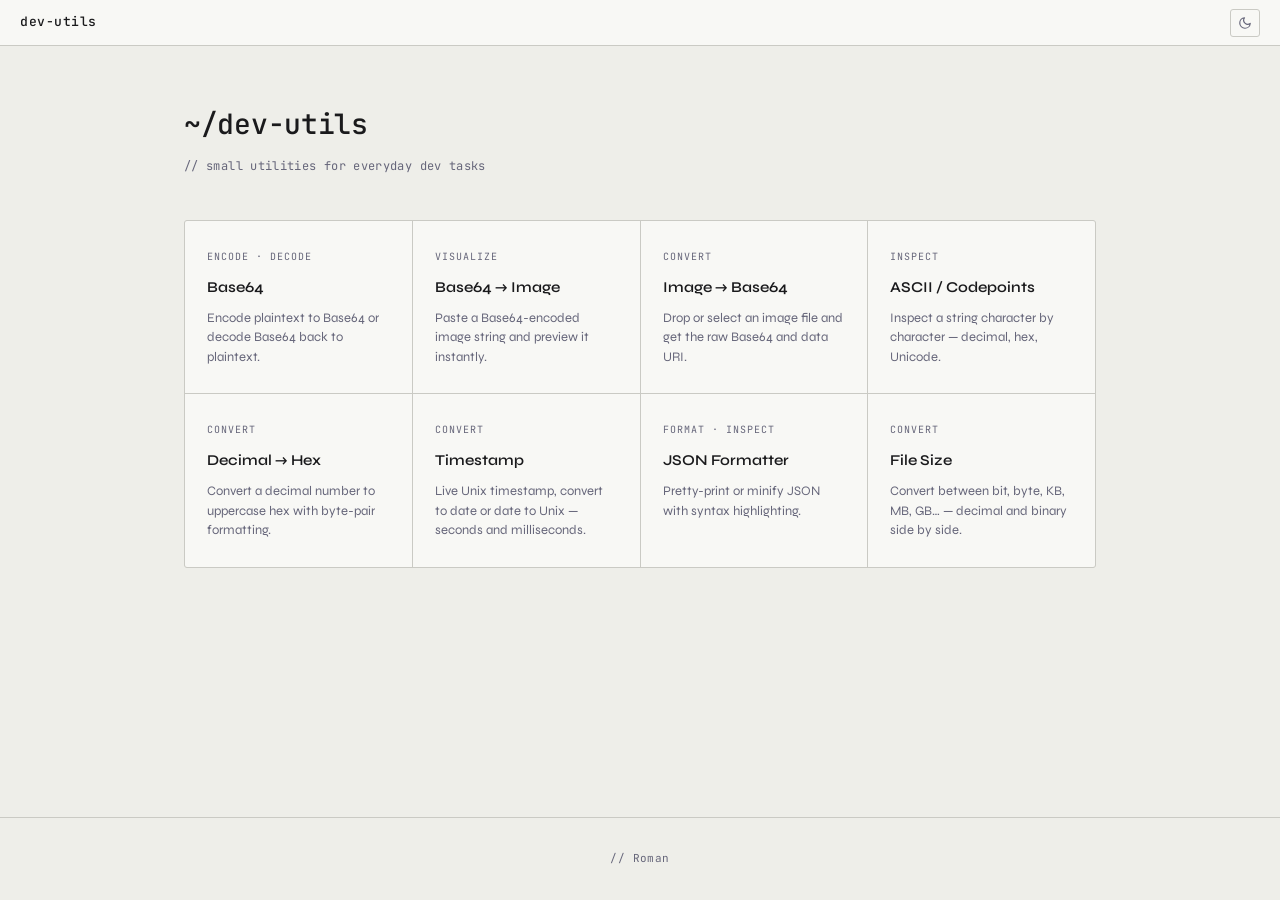
==== index.html @ 3dc24740 "feat: add dev-utils — 8 browser-based developer tools Static developer utility app hosted on GitHub " ====
<!DOCTYPE html>
<html lang="en" data-theme="dark">
<head>
	<meta charset="UTF-8">
	<meta name="viewport" content="width=device-width, initial-scale=1.0">
	<meta name="description" content="Small utilities for everyday dev tasks — Base64, ASCII, Hex and more.">
	<title>dev-utils</title>
	<link rel="preconnect" href="https://fonts.googleapis.com">
	<link rel="preconnect" href="https://fonts.gstatic.com" crossorigin>
	<link href="https://fonts.googleapis.com/css2?family=Syne:wght@400;600;700&family=JetBrains+Mono:ital,wght@0,400;0,500;1,400&display=swap" rel="stylesheet">
	<link rel="icon" href="favicon.svg" type="image/svg+xml">
	<link rel="stylesheet" href="css/style.css">
	<script src="js/theme.js"></script>
</head>
<body>
	<header>
		<div class="hd-left">
			<a href="index.html" class="site-name">dev-utils</a>
		</div>
		<button id="theme-toggle" aria-label="Toggle theme"></button>
	</header>

	<main class="index-main">
		<div class="index-intro">
			<h1><span>~/</span>dev-utils</h1>
			<p>// small utilities for everyday dev tasks</p>
		</div>

		<div class="card-grid">
			<a href="utils/base64.html" class="card">
				<span class="card-tag">encode · decode</span>
				<h2>Base64</h2>
				<p>Encode plaintext to Base64 or decode Base64 back to plaintext.</p>
			</a>
			<a href="utils/base64-image.html" class="card">
				<span class="card-tag">visualize</span>
				<h2>Base64 → Image</h2>
				<p>Paste a Base64-encoded image string and preview it instantly.</p>
			</a>
			<a href="utils/image-base64.html" class="card">
				<span class="card-tag">convert</span>
				<h2>Image → Base64</h2>
				<p>Drop or select an image file and get the raw Base64 and data URI.</p>
			</a>
			<a href="utils/ascii.html" class="card">
				<span class="card-tag">inspect</span>
				<h2>ASCII / Codepoints</h2>
				<p>Inspect a string character by character — decimal, hex, Unicode.</p>
			</a>
			<a href="utils/decimal-hex.html" class="card">
				<span class="card-tag">convert</span>
				<h2>Decimal → Hex</h2>
				<p>Convert a decimal number to uppercase hex with byte-pair formatting.</p>
			</a>
			<a href="utils/timestamp.html" class="card">
				<span class="card-tag">convert</span>
				<h2>Timestamp</h2>
				<p>Live Unix timestamp, convert to date or date to Unix — seconds and milliseconds.</p>
			</a>
			<a href="utils/json.html" class="card">
				<span class="card-tag">format · inspect</span>
				<h2>JSON Formatter</h2>
				<p>Pretty-print or minify JSON with syntax highlighting.</p>
			</a>
			<a href="utils/filesize.html" class="card">
				<span class="card-tag">convert</span>
				<h2>File Size</h2>
				<p>Convert between bit, byte, KB, MB, GB… — decimal and binary side by side.</p>
			</a>
		</div>
	</main>
	<footer>// <a href="https://github.com/rscRoman" target="_blank" rel="noopener">Roman</a></footer>
</body>
</html>
---- css/style.css ----
/* ─── Tokens ──────────────────────────────────── */

:root {
	--bg:        #0d0d0f;
	--surface:   #161619;
	--surface-2: #1f1f24;
	--border:    #2a2a32;
	--text:      #dcdce6;
	--muted:     #6c6c7c;
	--accent:    #e8ff47;
	--accent-fg: #0d0d0f;
	--ui:        'Syne', sans-serif;
	--mono:      'JetBrains Mono', monospace;
	--r:         3px;
	--hh:        46px;
}

[data-theme="light"] {
	--bg:        #eeeee9;
	--surface:   #f8f8f5;
	--surface-2: #e4e4df;
	--border:    #cacac4;
	--text:      #1a1a1c;
	--muted:     #66667a;
	--accent:    #1a1a1c;
	--accent-fg: #eeeee9;
}

/* ─── Reset ───────────────────────────────────── */

*, *::before, *::after { box-sizing: border-box; margin: 0; padding: 0; }

html { scroll-behavior: smooth; }

body {
	background: var(--bg);
	color: var(--text);
	font-family: var(--ui);
	font-size: 15px;
	line-height: 1.6;
	min-height: 100vh;
	display: flex;
	flex-direction: column;
	align-items: stretch;
	-webkit-font-smoothing: antialiased;
}

main { flex-grow: 1; width: 100%; }

a { color: inherit; }

/* ─── Header ──────────────────────────────────── */

header {
	position: sticky;
	top: 0;
	z-index: 50;
	display: flex;
	align-items: center;
	justify-content: space-between;
	height: var(--hh);
	padding: 0 20px;
	background: var(--surface);
	border-bottom: 1px solid var(--border);
}

.hd-left {
	display: flex;
	align-items: center;
	gap: 6px;
}

.site-name {
	font-family: var(--mono);
	font-size: 13px;
	font-weight: 500;
	color: var(--accent);
	text-decoration: none;
	letter-spacing: 0.04em;
}

.site-name:hover { opacity: 0.7; }

.sep {
	font-family: var(--mono);
	font-size: 13px;
	color: var(--border);
	user-select: none;
}

.page-label {
	font-family: var(--mono);
	font-size: 13px;
	color: var(--muted);
}

#theme-toggle {
	display: flex;
	align-items: center;
	justify-content: center;
	width: 30px;
	height: 28px;
	background: none;
	border: 1px solid var(--border);
	border-radius: var(--r);
	color: var(--muted);
	cursor: pointer;
	transition: border-color 0.12s, color 0.12s;
	flex-shrink: 0;
}

#theme-toggle:hover {
	border-color: var(--accent);
	color: var(--accent);
}

#theme-toggle svg { display: block; }

/* ─── Index page ──────────────────────────────── */

.index-main {
	max-width: 960px;
	margin: 0 auto;
	padding: 56px 24px 96px;
}

.index-intro {
	margin-bottom: 44px;
}

.index-intro h1 {
	font-family: var(--mono);
	font-size: 28px;
	font-weight: 500;
	letter-spacing: -0.01em;
	margin-bottom: 10px;
	color: var(--text);
}

.index-intro h1 span {
	color: var(--accent);
}

.index-intro p {
	font-family: var(--mono);
	font-size: 12px;
	color: var(--muted);
	letter-spacing: 0.03em;
}

.card-grid {
	display: grid;
	grid-template-columns: repeat(4, 1fr);
	gap: 1px;
	background: var(--border);
	border: 1px solid var(--border);
	border-radius: var(--r);
	overflow: hidden;
}

.card {
	display: flex;
	flex-direction: column;
	gap: 10px;
	padding: 28px 22px 26px;
	background: var(--surface);
	text-decoration: none;
	color: var(--text);
	transition: background 0.1s;
}

.card:hover { background: var(--surface-2); }

.card-tag {
	font-family: var(--mono);
	font-size: 10px;
	text-transform: uppercase;
	letter-spacing: 0.1em;
	color: var(--muted);
	transition: color 0.1s;
}

.card:hover .card-tag { color: var(--accent); }

.card h2 {
	font-size: 15px;
	font-weight: 600;
}

.card p {
	font-size: 13px;
	color: var(--muted);
	line-height: 1.5;
}

/* ─── Util page layout ────────────────────────── */

.util-main {
	max-width: 760px;
	margin: 0 auto;
	padding: 44px 24px 96px;
}

.util-hdr {
	margin-bottom: 36px;
}

.util-hdr h1 {
	font-size: 22px;
	font-weight: 700;
	margin-bottom: 7px;
}

.util-hdr p {
	font-family: var(--mono);
	font-size: 12px;
	color: var(--muted);
	letter-spacing: 0.03em;
}

/* ─── Form fields ─────────────────────────────── */

.field {
	margin-bottom: 20px;
}

.field-label {
	display: block;
	font-family: var(--mono);
	font-size: 10px;
	text-transform: uppercase;
	letter-spacing: 0.1em;
	color: var(--muted);
	margin-bottom: 8px;
}

textarea,
input[type="text"] {
	display: block;
	width: 100%;
	background: var(--surface);
	border: 1px solid var(--border);
	border-radius: var(--r);
	color: var(--text);
	font-family: var(--mono);
	font-size: 13px;
	padding: 11px 13px;
	outline: none;
	resize: vertical;
	transition: border-color 0.12s;
	line-height: 1.65;
}

textarea { min-height: 110px; }
input[type="text"] { resize: none; }

textarea:focus,
input[type="text"]:focus { border-color: var(--accent); }

textarea::placeholder,
input[type="text"]::placeholder {
	color: var(--muted);
	opacity: 0.55;
}

/* ─── Buttons ─────────────────────────────────── */

.btn-row {
	display: flex;
	gap: 8px;
	flex-wrap: wrap;
	margin-top: 10px;
}

.btn {
	font-family: var(--ui);
	font-size: 13px;
	font-weight: 600;
	padding: 7px 17px;
	border-radius: var(--r);
	border: 1px solid var(--border);
	cursor: pointer;
	line-height: 1;
	transition: background 0.1s, border-color 0.1s, color 0.1s, opacity 0.1s;
	white-space: nowrap;
}

.btn-primary {
	background: var(--accent);
	color: var(--accent-fg);
	border-color: var(--accent);
}

.btn-primary:hover { opacity: 0.82; }

.btn-ghost {
	background: none;
	color: var(--muted);
}

.btn-ghost:hover {
	color: var(--text);
	border-color: var(--muted);
}

/* ─── Divider ─────────────────────────────────── */

.divider {
	border: none;
	border-top: 1px solid var(--border);
	margin: 28px 0;
}

/* ─── Output rows ─────────────────────────────── */

.out-row {
	display: flex;
	align-items: center;
	justify-content: space-between;
	margin-bottom: 8px;
}

.out-row-label {
	font-family: var(--mono);
	font-size: 10px;
	text-transform: uppercase;
	letter-spacing: 0.1em;
	color: var(--muted);
}

.btn-copy {
	font-family: var(--mono);
	font-size: 10px;
	letter-spacing: 0.04em;
	background: none;
	border: 1px solid var(--border);
	border-radius: var(--r);
	color: var(--muted);
	cursor: pointer;
	padding: 2px 8px;
	transition: color 0.1s, border-color 0.1s;
}

.btn-copy:hover {
	color: var(--text);
	border-color: var(--muted);
}

/* ─── Output box ──────────────────────────────── */

.out-box {
	background: var(--surface);
	border: 1px solid var(--border);
	border-radius: var(--r);
	font-family: var(--mono);
	font-size: 13px;
	color: var(--text);
	padding: 12px 13px;
	min-height: 48px;
	white-space: pre-wrap;
	word-break: break-all;
	line-height: 1.65;
}

.out-box[data-empty="true"] {
	color: var(--muted);
	font-style: italic;
}

/* ─── Table output ────────────────────────────── */

.table-wrap {
	border: 1px solid var(--border);
	border-radius: var(--r);
	overflow: auto;
	max-height: 440px;
}

.out-table {
	width: 100%;
	border-collapse: collapse;
	font-family: var(--mono);
	font-size: 13px;
}

.out-table th {
	position: sticky;
	top: 0;
	z-index: 1;
	padding: 8px 16px;
	background: var(--surface-2);
	border-bottom: 1px solid var(--border);
	color: var(--muted);
	font-size: 10px;
	font-weight: 500;
	text-align: left;
	text-transform: uppercase;
	letter-spacing: 0.1em;
	white-space: nowrap;
}

.out-table td {
	padding: 6px 16px;
	border-bottom: 1px solid var(--border);
	color: var(--text);
	white-space: nowrap;
}

.out-table tr:last-child td { border-bottom: none; }
.out-table tbody tr:hover td { background: var(--surface-2); }

.out-table .td-char {
	font-size: 16px;
	min-width: 36px;
}

.out-table .td-num {
	color: var(--muted);
}

.out-table .td-index {
	color: var(--border);
	font-size: 11px;
	user-select: none;
}

/* ─── Image preview ───────────────────────────── */

.img-wrap {
	display: none;
	align-items: center;
	justify-content: center;
	border: 1px solid var(--border);
	border-radius: var(--r);
	background: var(--surface);
	padding: 20px;
	min-height: 80px;
}

.img-wrap.show { display: flex; }

.img-wrap img {
	max-width: 100%;
	max-height: 420px;
}

/* ─── Footer ──────────────────────────────────── */

footer {
	padding: 32px 24px;
	text-align: center;
	font-family: var(--mono);
	font-size: 11px;
	color: var(--muted);
	border-top: 1px solid var(--border);
	letter-spacing: 0.04em;
}

footer a {
	color: var(--muted);
	text-decoration: none;
	transition: color 0.12s;
}

footer a:hover { color: var(--accent); }

/* ─── Responsive ──────────────────────────────── */

@media (max-width: 720px) {
	.card-grid { grid-template-columns: repeat(2, 1fr); }
}

@media (max-width: 580px) {
	.index-main, .util-main {
		padding-left: 16px;
		padding-right: 16px;
	}

	.card-grid { grid-template-columns: 1fr; }

	.btn-row { flex-direction: column; }
	.btn-row .btn { width: 100%; text-align: center; }
}
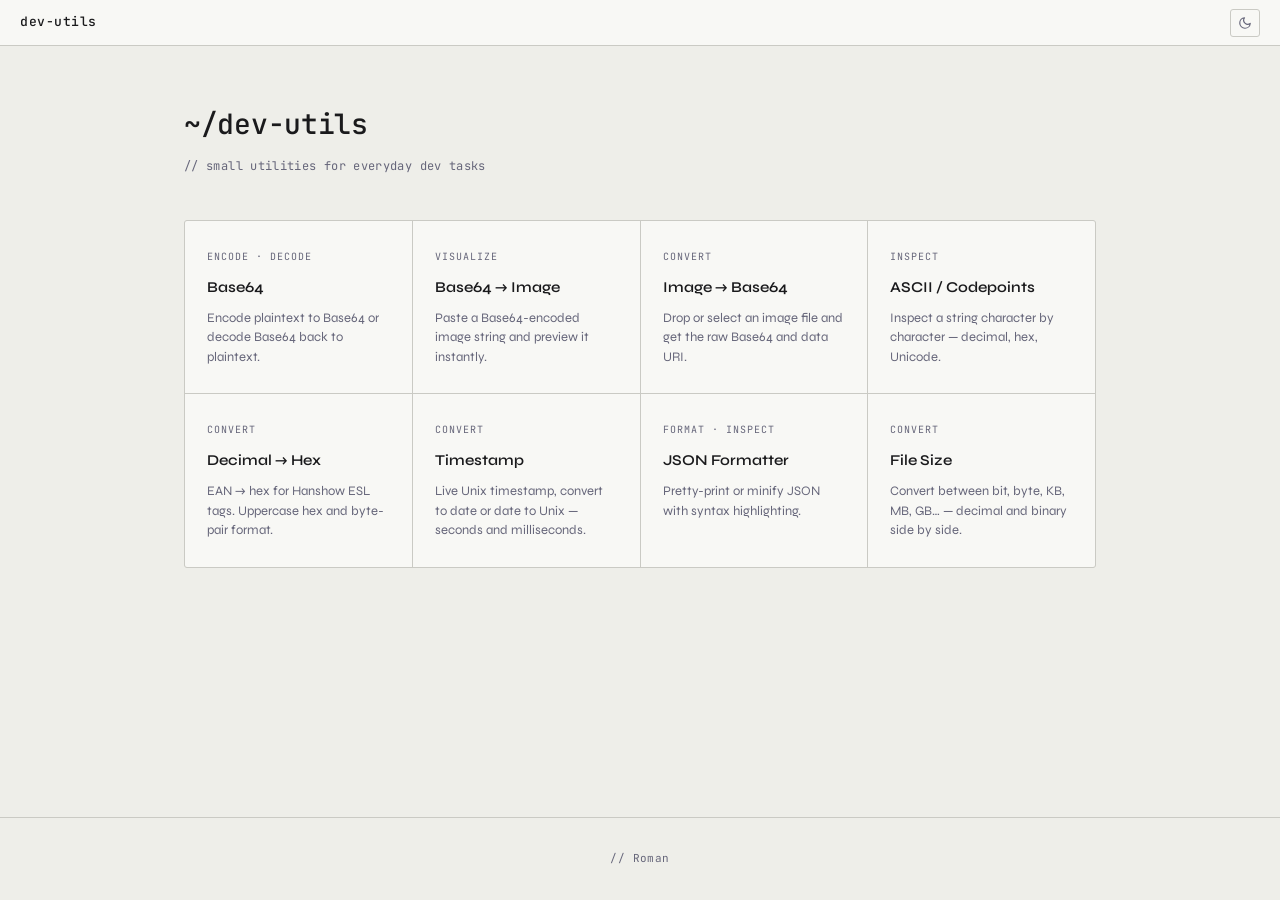
==== commit 43d4ec5f: "docs: add Hanshow ESL context to decimal-hex tool Co-Authored-By: Claude Sonnet 4.6 <noreply@anthrop" ====
--- a/index.html
+++ b/index.html
@@ -50,7 +50,7 @@
 			<a href="utils/decimal-hex.html" class="card">
 				<span class="card-tag">convert</span>
 				<h2>Decimal → Hex</h2>
-				<p>Convert a decimal number to uppercase hex with byte-pair formatting.</p>
+				<p>EAN → hex for Hanshow ESL tags. Uppercase hex and byte-pair format.</p>
 			</a>
 			<a href="utils/timestamp.html" class="card">
 				<span class="card-tag">convert</span>
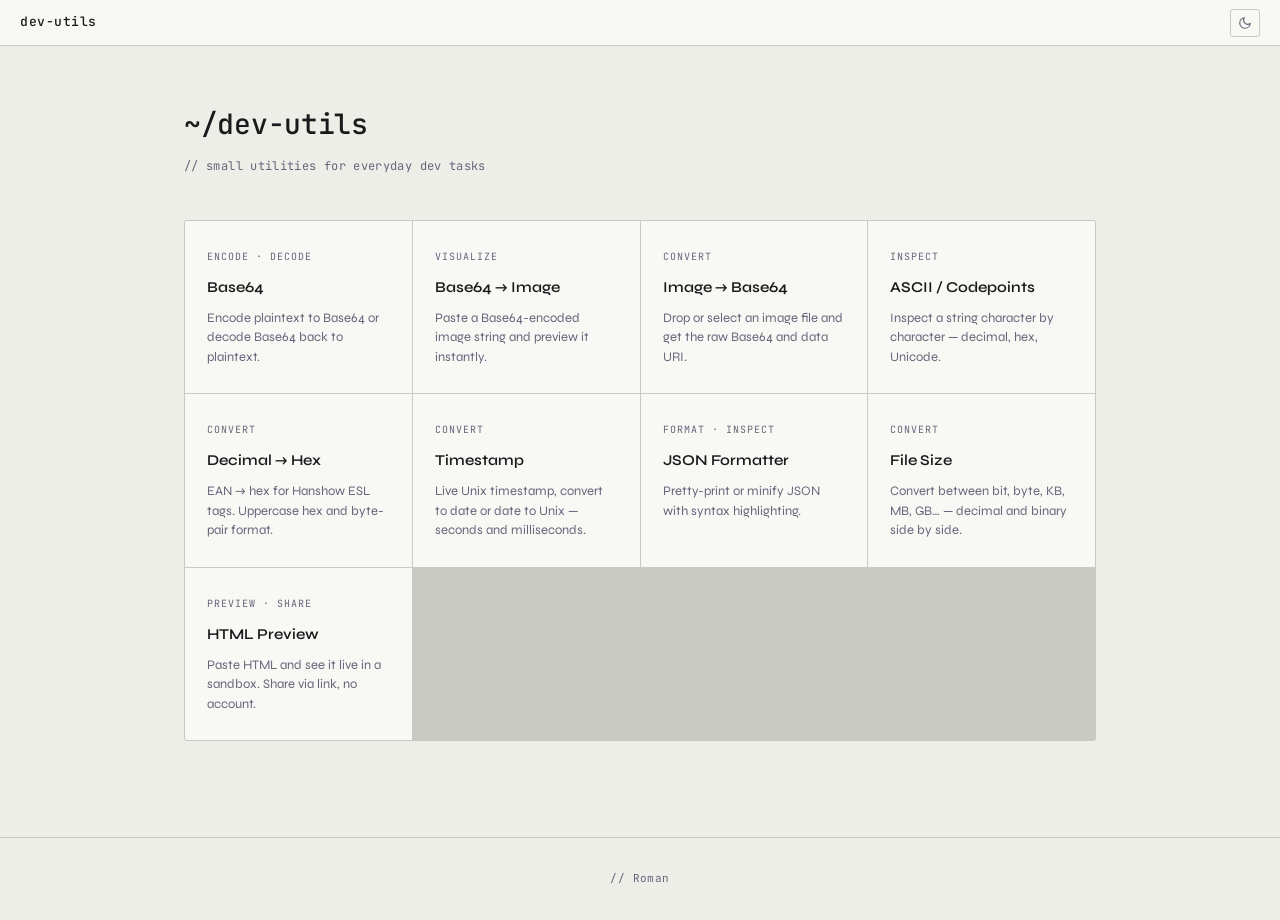
==== commit 1d15cb2a: "feat: add HTML preview tool with sandbox, console and share link Co-Authored-By: Claude Opus 5.5 <no" ====
--- a/index.html
+++ b/index.html
@@ -67,6 +67,11 @@
 				<h2>File Size</h2>
 				<p>Convert between bit, byte, KB, MB, GB… — decimal and binary side by side.</p>
 			</a>
+			<a href="utils/html-preview.html" class="card">
+				<span class="card-tag">preview · share</span>
+				<h2>HTML Preview</h2>
+				<p>Paste HTML and see it live in a sandbox. Share via link, no account.</p>
+			</a>
 		</div>
 	</main>
 	<footer>// <a href="https://github.com/rscRoman" target="_blank" rel="noopener">Roman</a></footer>
